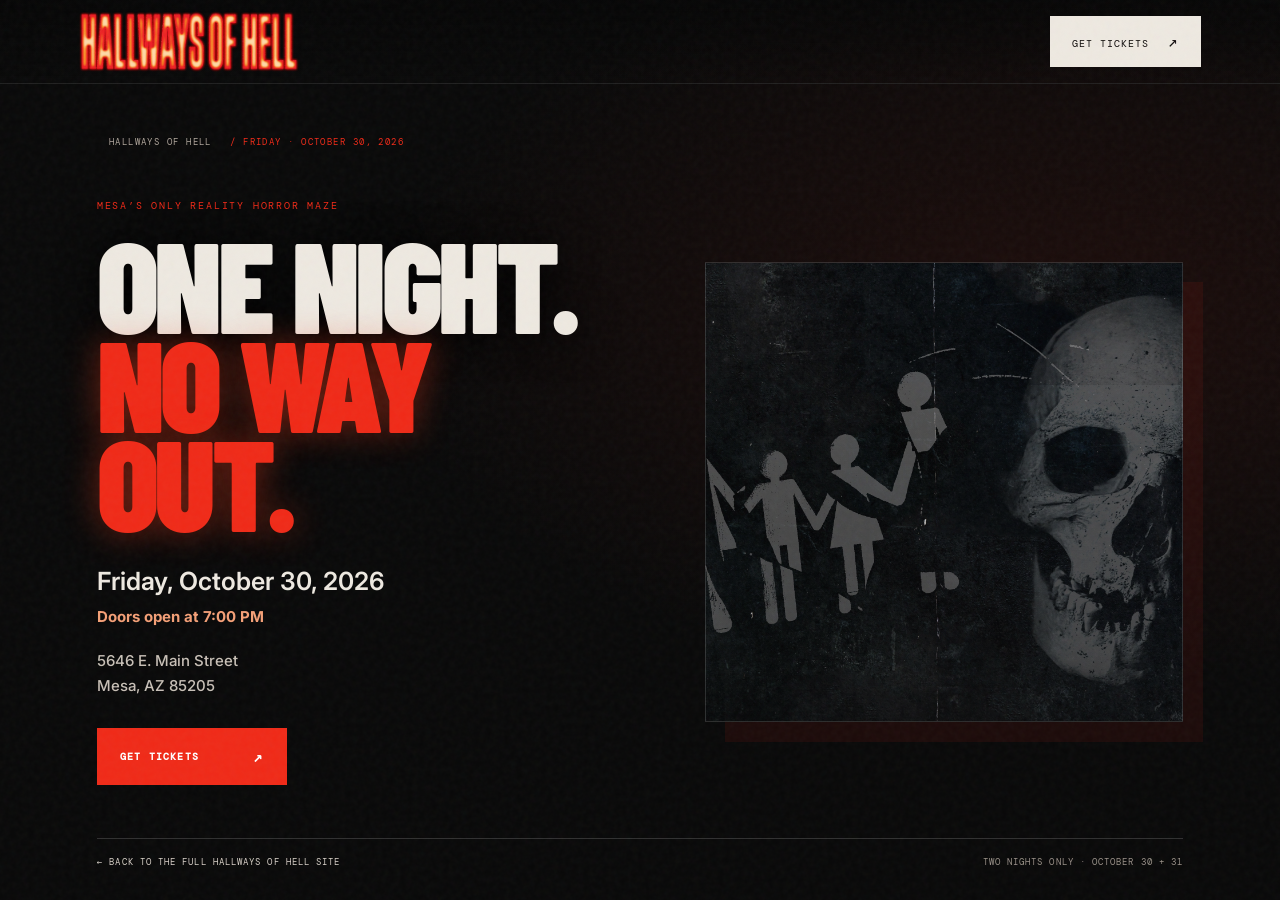
==== events/2026-10-30/index.html @ 8080a722 "Add unique event pages for each maze night" ====
<!doctype html>
<html lang="en">
<head>
  <meta charset="utf-8">
  <meta name="viewport" content="width=device-width, initial-scale=1">
  <meta name="theme-color" content="#090909">
  <meta name="description" content="Hallways of Hell — Mesa’s Only Reality Horror Maze, October 30 2026 at 5646 E. Main Street, Mesa, AZ 85205. Opens at 7:00 PM.">
  <link rel="icon" type="image/svg+xml" href="../../favicon.svg">
  <link rel="canonical" href="https://hallwaysofhell.com/events/2026-10-30/">
  <title>Hallways of Hell · October 30 2026 | Mesa, AZ</title>
  <meta property="og:type" content="website">
  <meta property="og:site_name" content="Hallways of Hell">
  <meta property="og:title" content="Hallways of Hell · October 30 2026">
  <meta property="og:description" content="Mesa’s Only Reality Horror Maze · 5646 E. Main Street, Mesa, AZ 85205.">
  <meta property="og:url" content="https://hallwaysofhell.com/events/2026-10-30/">
  <meta property="og:image" content="https://hallwaysofhell.com/hero-bg.jpg">
  <meta name="twitter:card" content="summary_large_image">
  <link rel="stylesheet" href="../../styles.css">
  <link rel="stylesheet" href="../event.css">
  <script type="application/ld+json">
  {
    "@context": "https://schema.org",
    "@type": "Event",
    "@id": "https://hallwaysofhell.com/events/2026-10-30/#event",
    "name": "Hallways of Hell — October 30, 2026",
    "description": "A dark, intense reality horror maze in Mesa, Arizona.",
    "startDate": "2026-10-30T19:00:00-07:00",
    "eventStatus": "https://schema.org/EventScheduled",
    "eventAttendanceMode": "https://schema.org/OfflineEventAttendanceMode",
    "url": "https://hallwaysofhell.com/events/2026-10-30/",
    "image": "https://hallwaysofhell.com/hero-bg.jpg",
    "location": {
          "@type": "Place",
          "address": {
            "@type": "PostalAddress",
            "streetAddress": "5646 E. Main Street",
            "addressLocality": "Mesa",
            "addressRegion": "AZ",
            "postalCode": "85205",
            "addressCountry": "US"
          }
        },
    "offers": {
      "@type": "Offer",
      "url": "https://victoryoutreachmesa.churchcenter.com/registrations/signups/3933729"
    }
  }
  </script>
</head>
<body class="event-leaf-page">
  <a class="skip-link" href="#event-main">Skip to event details</a>
  <div class="grain" aria-hidden="true"></div>
  <header class="topbar event-topbar">
    <a class="brand" href="../../" aria-label="Hallways of Hell home"><img src="../../hallways-logo.png" width="1028" height="281" alt="Hallways of Hell — Mesa’s Only Reality Horror Maze"></a>
    <a class="nav-ticket" href="https://victoryoutreachmesa.churchcenter.com/registrations/signups/3933729" target="_blank" rel="noopener noreferrer">Get Tickets <span>↗</span></a>
  </header>
  <main id="event-main" class="event-leaf">
    <p class="section-mark"><span>HALLWAYS OF HELL</span> / FRIDAY · OCTOBER 30, 2026</p>
    <div class="event-leaf-grid">
      <div class="event-leaf-copy">
        <p class="eyebrow red">MESA’S ONLY REALITY HORROR MAZE</p>
        <h1>ONE NIGHT.<br><em>NO WAY OUT.</em></h1>
        <p class="event-date">Friday, October 30, 2026</p>
        <p class="night-time"><strong>Doors open at 7:00 PM</strong></p>
        <address>5646 E. Main Street<br>Mesa, AZ 85205</address>
        <a class="button button-red" href="https://victoryoutreachmesa.churchcenter.com/registrations/signups/3933729" target="_blank" rel="noopener noreferrer">Get Tickets <span>↗</span></a>
      </div>
      <div class="event-leaf-art" role="img" aria-label="Distressed dark hallway artwork for Hallways of Hell"></div>
    </div>
    <div class="event-leaf-footer"><a href="../../">← Back to the full Hallways of Hell site</a><span>TWO NIGHTS ONLY · OCTOBER 30 + 31</span></div>
  </main>
</body>
</html>
---- styles.css ----
@import url('https://fonts.googleapis.com/css2?family=Barlow+Condensed:wght@500;600;700;800;900&family=DM+Mono:wght@400;500&family=Inter:wght@400;500;600;700;800&display=swap');
:root{--black:#090909;--ink:#101010;--white:#eee9e1;--muted:#9b9690;--red:#f02a18;--orange:#ff762b;--line:#383432;--condensed:'Barlow Condensed',Impact,'Arial Narrow',sans-serif;--sans:Inter,Arial,sans-serif;--mono:'DM Mono',monospace}*{box-sizing:border-box}html{scroll-behavior:smooth;scroll-padding-top:90px}body{margin:0;background:var(--black);color:var(--white);font-family:var(--sans);overflow-x:hidden}.grain{position:fixed;inset:0;z-index:20;pointer-events:none;opacity:.085;background-image:url("data:image/svg+xml,%3Csvg viewBox='0 0 180 180' xmlns='http://www.w3.org/2000/svg'%3E%3Cfilter id='n'%3E%3CfeTurbulence type='fractalNoise' baseFrequency='.82' numOctaves='3' stitchTiles='stitch'/%3E%3C/filter%3E%3Crect width='100%25' height='100%25' filter='url(%23n)' opacity='.45'/%3E%3C/svg%3E")}.topbar{height:84px;padding:0 6.2vw;display:flex;align-items:center;justify-content:space-between;position:absolute;z-index:5;top:0;left:0;width:100%;border-bottom:1px solid #ffffff1a;background:linear-gradient(#050505b8,transparent)}.brand img{width:220px;height:auto;display:block}.nav{display:flex;align-items:center;gap:38px}.nav a{font:500 11px var(--mono);text-transform:uppercase;letter-spacing:.12em;color:#d2cbc3;text-decoration:none;transition:color .2s}.nav a:hover,.text-link:hover{color:var(--orange)}.nav .nav-ticket{background:var(--red);color:white;padding:14px 20px;letter-spacing:.08em}.nav-ticket span,.button span{font-size:16px;padding-left:12px}.menu-toggle{display:none;background:none;border:0}.hero{min-height:760px;height:min(100vh,1000px);max-height:1000px;position:relative;display:flex;align-items:center;overflow:hidden;background:#090909}.hero-bg{position:absolute;inset:0;background:linear-gradient(90deg,#050505ed 0%,#050505b8 44%,#05050533 100%),linear-gradient(0deg,#090909 0%,transparent 29%),url('hero-bg.jpg') center 38%/cover;filter:saturate(.76);opacity:.76;transform:scale(1.02)}.hero:after{content:"";position:absolute;inset:0;background:radial-gradient(ellipse at 70% 50%,transparent 0%,#05050528 48%,#0505059c 100%);pointer-events:none}.hero-inner{position:relative;z-index:1;width:min(1200px,88%);margin:95px auto 0}.hero h1{font-size:clamp(72px,8.5vw,126px)}.eyebrow{font:500 10px var(--mono);letter-spacing:.2em;text-transform:uppercase;color:#c9c2ba}.hero .eyebrow{display:flex;align-items:center;gap:12px}.hero .eyebrow i{width:22px;height:1px;background:var(--red);display:inline-block}.red{color:var(--red)}h1,h2,h3,p{margin-top:0}h1{font:800 clamp(86px,12vw,174px)/.78 var(--condensed);text-transform:uppercase;letter-spacing:-.04em;margin:34px 0 30px;text-shadow:0 4px 40px #000}h1 em,h2 em,h3 em{font-style:normal;color:var(--red)}h1 em{display:inline-block;color:#f53924;text-shadow:0 0 34px #f03a1a6e}.hero-sub{font-size:17px;line-height:1.75;color:#c6c0b9;margin-bottom:30px}.hero-sub strong{color:white}.button{display:inline-flex;align-items:center;justify-content:space-between;text-decoration:none;text-transform:uppercase;font:600 11px var(--mono);letter-spacing:.12em;padding:17px 22px;min-width:218px;transition:transform .18s,box-shadow .18s}.button:hover{transform:translateY(-3px);box-shadow:0 8px 34px #f02a1840}.button-hot{background:var(--red);color:white}.hero-date{position:absolute;right:0;bottom:7px;display:flex;flex-direction:column;align-items:flex-end;text-align:right;line-height:1}.hero-date span{font:500 10px var(--mono);letter-spacing:.2em;color:#aba49b}.hero-date b{font:800 52px var(--condensed);letter-spacing:.02em}.hero-date small{font-size:28px;color:var(--red);vertical-align:4px}.scroll-cue{position:absolute;z-index:2;bottom:33px;left:6vw;color:#d1cac1;text-transform:uppercase;text-decoration:none;font:10px var(--mono);letter-spacing:.18em;display:flex;align-items:center;gap:12px}.scroll-cue span{height:34px;width:1px;background:var(--red)}.section{padding:110px max(6vw,24px)}.section-mark{font:10px var(--mono);color:var(--red);letter-spacing:.18em;margin-bottom:56px}.section-mark span{color:#938b83;margin-left:12px}.intro{background:#11100f;position:relative}.intro-grid{display:grid;grid-template-columns:1.05fr .95fr;gap:9vw;align-items:end}.intro h2,.details h2,.rules h2,.final-cta h2{font:700 clamp(58px,8vw,110px)/.82 var(--condensed);letter-spacing:-.025em;text-transform:uppercase;margin:18px 0 0}.intro-copy{max-width:490px;padding-bottom:6px}.intro-copy p{font-size:15px;line-height:1.8;color:#b4aca4}.text-link{display:inline-block;text-decoration:none;color:white;font:500 10px var(--mono);letter-spacing:.1em;text-transform:uppercase;border-bottom:1px solid var(--red);padding:0 0 11px;margin-top:13px;transition:color .2s}.text-link span{color:var(--red);font-size:15px;margin-left:14px}.red-line{height:1px;background:#ffffff21;margin:76px 0 52px}.teaser-grid{display:grid;grid-template-columns:1.1fr .9fr;min-height:350px;align-items:center}.teaser-image{aspect-ratio:4/5;height:auto;position:relative;overflow:hidden}.teaser-image:after{content:none}.teaser-image img{width:100%;height:100%;object-fit:contain;object-position:center;filter:none;opacity:1}.teaser-note{padding:30px 0 30px 9vw;position:relative}.teaser-note .crosshair{color:var(--red);font-size:27px;position:absolute;top:-12px;right:12%}.teaser-note h3{font:700 clamp(52px,7vw,86px)/.83 var(--condensed);text-transform:uppercase;margin:18px 0 20px}.teaser-note>p:not(.eyebrow){font-size:13px;line-height:1.8;color:#aaa29a}.teaser-note .text-link{margin-top:15px}.details{position:relative;background:linear-gradient(135deg,#171412,#0c0b0a 60%);overflow:hidden}.details:before{content:"";position:absolute;inset:0;background:radial-gradient(ellipse at 80% 35%,#64190e26,transparent 45%);pointer-events:none}.details-heading{margin-bottom:58px}.details h2{font-size:clamp(62px,8.5vw,116px)}.detail-cards{display:grid;grid-template-columns:1fr 1fr 1.2fr;border:1px solid #ffffff31;position:relative}.date-card,.address-card{min-height:280px;padding:25px 30px;position:relative}.date-card{border-right:1px solid #ffffff31}.date-card-alt{background:#d6221530}.card-label{font:10px var(--mono);letter-spacing:.15em;color:#b5aca4}.date-number{font:800 clamp(100px,14vw,175px)/.9 var(--condensed);color:white;letter-spacing:-.04em;margin-top:30px}.date-card-alt .date-number{color:#f13a27}.date-meta{display:flex;justify-content:space-between;align-items:center;font-size:10px;color:#aaa29a;letter-spacing:.12em}.date-meta b{color:white;font:500 11px var(--mono)}.address-card{padding-left:42px}.pin{font-size:34px;color:var(--red);margin:35px 0 10px}.address-card address{font:600 18px/1.65 var(--sans);font-style:normal}.address-card>a{display:inline-block;color:#d7d0c8;text-decoration:none;border-bottom:1px solid #f02a18;padding-bottom:7px;margin-top:17px;font:10px var(--mono);letter-spacing:.12em;text-transform:uppercase}.address-card>a span{color:var(--red);margin-left:8px}.ticket-band{position:relative;margin-top:23px;background:var(--red);padding:26px 33px;display:flex;justify-content:space-between;align-items:center}.ticket-band p{font:600 22px/1.25 var(--condensed);text-transform:uppercase;margin:0}.location-map{position:relative;margin-top:42px;border:1px solid #ffffff31;background:#100f0e}.map-heading{display:flex;justify-content:space-between;align-items:center;gap:20px;padding:20px 24px}.map-heading .eyebrow{margin:0 0 7px;color:var(--red)}.map-heading h3{margin:0;font:700 clamp(20px,3vw,32px)/1 var(--condensed);text-transform:uppercase}.map-heading h3 span{color:var(--red)}.map-heading>a{flex:none;color:#d7d0c8;text-decoration:none;border-bottom:1px solid var(--red);padding-bottom:7px;font:10px var(--mono);letter-spacing:.1em;text-transform:uppercase}.location-map iframe{display:block;width:100%;height:380px;border:0;filter:grayscale(1) contrast(1.05)}.map-attribution{margin:0;padding:8px 12px;color:#a39a90;font:9px var(--mono);text-align:right}.ticket-band p span{font:10px var(--mono);letter-spacing:.16em;display:inline-block;margin-bottom:7px}.ticket-band p strong{color:#ffd5bd}.button-light{background:#eee9e1;color:#17100d;min-width:175px}.rules{background:#e7e1d8;color:#171311;position:relative}.rules .section-mark{color:var(--red)}.rules .section-mark span{color:#615953}.rules-layout{display:grid;grid-template-columns:.8fr 1.2fr;gap:8vw}.rules-heading{max-width:720px;margin-bottom:48px}.rules-heading h2{font-size:clamp(58px,7vw,94px)}.rules-columns{display:grid;grid-template-columns:repeat(2,minmax(0,1fr));gap:clamp(30px,5vw,74px);align-items:start}.rules-column>h3{font:700 clamp(34px,4.2vw,54px)/.9 var(--condensed);text-transform:uppercase;letter-spacing:-.02em;color:#171311;margin:0 0 22px}.rules-column .rules-list{border-top:1px solid #aa9e95}.rules-column .maze-rules-list{display:block}.rules h2{font-size:clamp(58px,7vw,94px)}.rules-lede{font-size:13px;line-height:1.7;color:#6d655e;margin-top:23px;max-width:260px}.rules-list{border-top:1px solid #aa9e95}.rule{border-bottom:1px solid #bdb2a8}.rule>summary{display:grid;grid-template-columns:42px minmax(0,1fr) 20px;align-items:center;gap:10px;padding:19px 0;list-style:none;cursor:pointer}.rule>summary::-webkit-details-marker{display:none}.rule>summary:after{content:"+";color:var(--red);font:20px var(--mono);text-align:right}.rule[open]>summary:after{content:"−"}.rule>summary>span{font:10px var(--mono);color:var(--red)}.rule>summary>strong{font-size:13px;line-height:1.5;color:#171311}.rule-body{margin:0;padding:0 30px 19px 52px;font-size:12px;line-height:1.7;color:#39312e}.rule>summary:focus-visible{outline:2px solid var(--red);outline-offset:3px}.rule b{color:var(--red);font:20px var(--mono)}.rules-note{font:10px/1.7 var(--mono);color:#756c64;letter-spacing:.02em;margin:18px 0 0}.maze-rules{margin-top:76px}.maze-rules h3{font:700 clamp(36px,5vw,64px)/.9 var(--condensed);text-transform:uppercase;letter-spacing:-.02em;margin:0 0 27px;color:#171311}.maze-rules-list{display:grid;grid-template-columns:repeat(2,minmax(0,1fr));column-gap:42px;align-items:start}.final-cta{min-height:650px;text-align:center;display:flex;flex-direction:column;justify-content:center;align-items:center;position:relative;overflow:hidden;padding:90px 20px;background:radial-gradient(ellipse at 50% 100%,#45130d 0%,#110b09 39%,#090909 73%)}.final-cta:before,.final-cta:after{content:"";position:absolute;width:1px;height:70%;background:linear-gradient(transparent,#c72718aa,transparent);transform:rotate(21deg);top:-5%;left:16%}.final-cta:after{left:auto;right:14%;transform:rotate(-17deg)}.final-cta>*:not(.final-scratch){position:relative;z-index:1}.final-cta img{width:min(510px,76vw);margin-bottom:35px;filter:drop-shadow(0 0 22px #f02a1833)}.final-cta .eyebrow{color:#c1b9b1}.final-cta h2{font-size:clamp(64px,9vw,112px);margin:17px 0 20px}.final-date{font:10px var(--mono);letter-spacing:.16em;color:#c0b7ad;margin:0 0 27px}.final-date span{color:var(--red);margin:0 10px}.final-scratch{position:absolute;font:900 45vw/.7 var(--condensed);color:#ffffff04;letter-spacing:-.08em;transform:rotate(-8deg);white-space:nowrap;left:0;right:0;top:35%}footer{border-top:1px solid #ffffff1a;min-height:90px;padding:25px 6vw;display:flex;align-items:center;justify-content:space-between;gap:20px;color:#928a83}footer a{color:#c9c1b8;text-decoration:none;font:10px var(--mono);letter-spacing:.1em}footer p,footer small{font-size:10px;margin:0}.footer-brand{font:800 17px var(--condensed);letter-spacing:.05em;color:white}.footer-brand span{color:var(--red);font-size:11px}
.rule small{display:block;margin-top:5px;font:9px var(--mono);letter-spacing:.08em;text-transform:uppercase;color:#887e75}
@media(max-width:800px){.topbar{height:70px;padding:0 22px}.brand img{width:170px}.menu-toggle{display:flex;flex-direction:column;gap:6px;padding:10px;position:relative;z-index:7}.menu-toggle span{width:25px;height:1px;background:white;display:block}.nav{display:none;position:absolute;top:69px;left:0;width:100%;background:#111;padding:24px;flex-direction:column;align-items:stretch;gap:0;border-bottom:1px solid #ffffff22}.nav.open{display:flex}.nav a{padding:17px 3px;border-bottom:1px solid #ffffff18}.nav .nav-ticket{padding:16px;margin-top:12px;text-align:center}.hero{min-height:700px;height:91svh;max-height:850px}.hero-bg{background:linear-gradient(90deg,#050505de,#05050569 78%,#0505057a),linear-gradient(0deg,#090909,transparent 32%),url('hero-bg.jpg') 57% center/cover}.hero-inner{width:calc(100% - 48px);margin-top:30px}.hero h1{font-size:clamp(60px,13vw,92px)}.hero-sub{font-size:15px}.hero-date{right:0;bottom:-108px}.hero-date b{font-size:42px}.scroll-cue{bottom:20px}.section{padding:78px 24px}.section-mark{margin-bottom:43px}.intro-grid,.rules-layout{grid-template-columns:1fr;gap:35px}.rules-columns{grid-template-columns:1fr;gap:48px}.rules-heading{margin-bottom:38px}.rules-column>h3{font-size:42px}.maze-rules{margin-top:55px}.maze-rules-list{grid-template-columns:1fr;column-gap:0}.intro h2,.details h2{font-size:clamp(66px,14vw,100px)}.intro-copy{max-width:unset}.red-line{margin:53px 0 35px}.teaser-grid{grid-template-columns:1fr;gap:22px}.teaser-image{height:auto}.teaser-image:after{content:none}.teaser-note{padding:20px 0 15px}.teaser-note .crosshair{right:15px}.teaser-note h3{font-size:73px}.details-heading{margin-bottom:35px}.detail-cards{grid-template-columns:1fr 1fr}.date-card,.address-card{min-height:210px;padding:19px}.date-number{font-size:clamp(92px,23vw,145px);margin-top:24px}.address-card{grid-column:1/-1;border-top:1px solid #ffffff31;padding:23px 20px;min-height:auto}.pin{display:none}.address-card address{margin-top:22px}.ticket-band{padding:21px 19px;gap:16px}.map-heading{align-items:flex-start;flex-direction:column;padding:19px}.location-map iframe{height:320px}.ticket-band p{font-size:19px}.button-light{min-width:145px;padding:16px}.rules-layout{gap:38px}.rules-column>h3{font-size:38px}.rules h2{font-size:clamp(68px,14vw,98px)}.final-cta{min-height:580px}.final-cta img{width:min(430px,83vw)}footer{padding:25px 24px;flex-wrap:wrap;justify-content:space-between}footer p{order:3;width:100%}}
@media(max-width:430px){.hero .eyebrow{font-size:8px;letter-spacing:.13em}.hero h1{font-size:19vw}.hero-date{bottom:-112px}.hero-date b{font-size:36px}.detail-cards{grid-template-columns:1fr 1fr}.date-card{min-height:190px;padding:15px}.date-number{font-size:23vw}.date-meta{font-size:9px}.date-meta b{font-size:9px}.ticket-band{align-items:flex-start;flex-direction:column}.button-light{align-self:flex-end}.rule>summary{grid-template-columns:32px minmax(0,1fr) 20px}.rule-body{padding-left:42px;padding-right:22px}.maze-rules-list{grid-template-columns:1fr;column-gap:0}.rule p{font-size:12px}footer>a:not(.footer-brand){font-size:9px}}
@media(prefers-reduced-motion:reduce){html{scroll-behavior:auto}*,*:before,*:after{transition:none!important}}

/* Last year's photos: a touch friendly filmstrip that keeps every image uncropped. */
.gallery{background:#0d0c0b;overflow:hidden}.gallery .section-mark{margin-bottom:52px}.gallery-heading{display:flex;align-items:end;justify-content:space-between;gap:32px;margin-bottom:42px}.gallery-heading h2{font:700 clamp(58px,8vw,108px)/.82 var(--condensed);letter-spacing:-.025em;text-transform:uppercase;margin:15px 0 0}.gallery-heading>p{max-width:280px;margin:0 0 5px;color:#b4aca4;font-size:13px;line-height:1.8}.gallery-controls{display:flex;justify-content:space-between;align-items:center;margin-bottom:15px}.gallery-count{font:10px var(--mono);letter-spacing:.14em;color:#928a83}.gallery-count b{color:var(--red);font-weight:500}.gallery-buttons{display:flex;gap:8px}.gallery-arrow{width:44px;height:40px;display:grid;place-items:center;background:transparent;border:1px solid #554b45;color:var(--white);font:19px var(--mono);cursor:pointer;transition:background .2s,border-color .2s,color .2s}.gallery-arrow:hover,.gallery-arrow:focus-visible{background:var(--red);border-color:var(--red);color:white}.gallery-arrow:focus-visible{outline:2px solid white;outline-offset:3px}.gallery-filmstrip{position:relative;margin:0 -1px;padding:15px 0;background:linear-gradient(#211d1a,#171412 12px,#171412 calc(100% - 12px),#211d1a);border-top:1px solid #39322e;border-bottom:1px solid #39322e}.gallery-track{display:flex;gap:18px;overflow-x:auto;overscroll-behavior-x:contain;scroll-snap-type:x mandatory;scrollbar-color:var(--red) #302924;scrollbar-width:thin;padding:16px 1px 19px;cursor:grab;touch-action:auto;user-select:none}.gallery-track.is-dragging{cursor:grabbing;scroll-snap-type:none;scrollbar-width:none}.gallery-track.is-dragging::-webkit-scrollbar{display:none}.gallery-track:focus-visible{outline:2px solid var(--red);outline-offset:2px}.gallery-slide{flex:0 0 clamp(280px,48vw,620px);width:clamp(280px,48vw,620px);margin:0;scroll-snap-align:center}.film-frame{height:clamp(360px,42vw,540px);position:relative;display:grid;place-items:center;overflow:hidden;background:#0b0a09;border:1px solid #50443d;padding:9px 12px}.film-frame:before,.film-frame:after{content:"";position:absolute;z-index:1;left:12px;right:12px;height:6px;background:repeating-linear-gradient(90deg,#070707 0 13px,transparent 13px 23px);pointer-events:none}.film-frame:before{top:3px}.film-frame:after{bottom:3px}.film-frame img{display:block;width:100%;height:100%;object-fit:contain;object-position:center;pointer-events:none}.gallery-slide figcaption{padding:13px 2px 0;font:600 12px var(--sans);color:#e6dfd7;letter-spacing:.02em}.gallery-slide figcaption span{display:block;font:9px var(--mono);letter-spacing:.14em;color:var(--red);margin-bottom:6px}.gallery-hint{margin:18px 0 0;color:#8f867e;font:9px var(--mono);letter-spacing:.15em}.gallery-hint span{color:var(--red);padding-left:6px}
@media(max-width:800px){.gallery-heading{align-items:flex-start;flex-direction:column;gap:18px;margin-bottom:30px}.gallery-heading h2{font-size:clamp(66px,14vw,100px)}.gallery-heading>p{max-width:340px}.gallery-slide{flex-basis:80vw;width:80vw}.film-frame{height:clamp(360px,112vw,520px)}.gallery-track{gap:13px}}
@media(max-width:430px){.gallery-slide{flex-basis:84vw;width:84vw}.film-frame{height:clamp(340px,118vw,470px)}.gallery-arrow{width:40px;height:38px}}
@media(prefers-reduced-motion:reduce){.gallery-track{scroll-behavior:auto}}
@media(min-width:801px){.gallery-slide.landscape{flex-basis:clamp(380px,45vw,760px);width:clamp(380px,45vw,760px)}.gallery-slide.portrait{flex-basis:clamp(230px,24vw,390px);width:clamp(230px,24vw,390px)}}
@media(max-width:800px){.gallery-slide.landscape{flex-basis:84vw;width:84vw}.gallery-slide.portrait{flex-basis:65vw;width:65vw;min-width:230px}.gallery-slide.landscape .film-frame{height:auto;aspect-ratio:3/2}.gallery-slide.portrait .film-frame{height:auto;aspect-ratio:2/3}}
.hero-countdown{display:flex;align-items:flex-end;gap:clamp(9px,1.5vw,18px);margin:0 0 25px;color:#f1eae1}.countdown-unit{display:flex;flex-direction:column;align-items:center;gap:5px;min-width:42px}.countdown-number{font:800 31px/.9 var(--condensed);color:var(--orange);text-shadow:0 0 20px #f02a1850;font-variant-numeric:tabular-nums}.countdown-unit-label{font:8px var(--mono);letter-spacing:.12em;text-transform:uppercase;color:#c8c0b7}.countdown-label{font:9px var(--mono);letter-spacing:.13em;color:#c8c0b7;padding:0 0 2px 4px}.hero-countdown+.button{margin-bottom:8px}
@media(max-width:600px){.hero-countdown{margin-bottom:20px;gap:10px}.countdown-unit{min-width:36px}.countdown-number{font-size:27px}.countdown-unit-label{font-size:7px}.countdown-label{font-size:8px;letter-spacing:.08em}}
.date-number{display:flex;gap:0;align-items:baseline}
.date-card-alt .date-number{gap:.025em}
.event-card-link{display:inline-flex;gap:10px;align-items:center;margin-top:12px;color:#d7cfc7;text-decoration:none;font:9px var(--mono);letter-spacing:.1em;text-transform:uppercase;border-bottom:1px solid #ffffff45;padding-bottom:5px}
.event-card-link span{color:var(--orange)}
.event-card-link:hover,.event-card-link:focus-visible{color:#fff;border-color:var(--orange)}
@keyframes reality-flicker{0%{opacity:0;filter:brightness(.35);text-shadow:none}9%{opacity:1;filter:brightness(1.35)}14%{opacity:.35}20%{opacity:1;filter:brightness(1.15)}33%{opacity:.65}39%{opacity:1}55%{opacity:.8}61%{opacity:.25;text-shadow:0 0 8px #f5392470}69%{opacity:1;filter:brightness(1.2)}100%{opacity:1;filter:none}}
.hero h1 em{animation:reality-flicker 1.35s ease-out both}
@media(prefers-reduced-motion:reduce){.hero h1 em{animation:none}}
.teaser-image picture{display:block;width:100%;height:100%}
.faq{background:#11100f;color:var(--white)}
.faq-heading{margin:0 0 42px}
.faq-heading h2,.location h2{font:700 clamp(58px,8vw,100px)/.84 var(--condensed);letter-spacing:-.025em;text-transform:uppercase;margin:18px 0 0}
.faq-list{max-width:930px;border-top:1px solid #ffffff35}
.faq-item{border-bottom:1px solid #ffffff35}
.faq-item>summary{display:flex;justify-content:space-between;align-items:center;gap:20px;padding:20px 0;cursor:pointer;list-style:none}
.faq-item>summary::-webkit-details-marker{display:none}
.faq-item>summary:after{content:"+";color:var(--orange);font:20px var(--mono)}
.faq-item[open]>summary:after{content:"−"}
.faq-item>summary h3{margin:0;color:var(--white);font:600 16px/1.4 var(--sans)}
.faq-item>summary:focus-visible{outline:2px solid var(--orange);outline-offset:4px}
.faq-item>p{max-width:760px;margin:0;padding:0 40px 20px 0;color:#c8c0b7;font-size:13px;line-height:1.8}
.faq-item a{color:#ff9a63;text-underline-offset:3px}
.location{background:linear-gradient(125deg,#18120f,#0b0a09 65%);position:relative;overflow:hidden}
.location:before{content:"";position:absolute;inset:0;background:radial-gradient(ellipse at 85% 30%,#8e201a2b,transparent 48%);pointer-events:none}
.location-content{position:relative;display:grid;grid-template-columns:1fr 1fr;gap:8vw;align-items:end}
.location h2{font-size:clamp(64px,8.5vw,112px)}
.location-address{padding:0 0 6px;max-width:420px}
.location-name{font:500 10px var(--mono);letter-spacing:.18em;text-transform:uppercase;color:#c4bbb2;margin-bottom:14px}
.location-address address{font:600 clamp(19px,2.4vw,26px)/1.55 var(--sans);font-style:normal;color:var(--white);margin-bottom:26px}
.location-address .button{min-width:226px}
.rules .section-mark,.rules .eyebrow.red,.rules .rule>summary>span{color:#a82216}
a:focus-visible,button:focus-visible{outline:2px solid var(--orange);outline-offset:4px}
.rules a:focus-visible,.rules button:focus-visible{outline-color:#991e14}
.skip-link{position:fixed;z-index:30;top:10px;left:10px;transform:translateY(-160%);padding:12px 16px;background:#f02a18;color:#fff;text-decoration:none;font:600 11px var(--mono);letter-spacing:.08em;text-transform:uppercase}
.skip-link:focus{transform:translateY(0)}
@media(max-width:800px){.location-content{grid-template-columns:1fr;gap:35px}.faq-heading{margin-bottom:32px}}
@media(max-width:430px){.faq-item>summary h3{font-size:14px}.faq-item>p{font-size:12px}.location h2{font-size:19vw}}
---- events/event.css ----
.event-leaf-page{min-height:100vh;background:radial-gradient(ellipse at 82% 35%,#52181244,transparent 45%),var(--black)}
.event-topbar{position:relative}
.event-topbar>.nav-ticket{color:#100d0b;background:var(--white);text-decoration:none;padding:15px 22px;font:10px var(--mono);letter-spacing:.1em;text-transform:uppercase}
.event-leaf{max-width:1240px;min-height:calc(100vh - 88px);margin:auto;padding:52px 6vw 28px;display:flex;flex-direction:column}
.event-leaf>.section-mark{font:9px var(--mono);letter-spacing:.16em;color:var(--red);margin:0 0 38px}
.event-leaf>.section-mark span{color:#b0a69c;margin-right:12px}
.event-leaf-grid{display:grid;grid-template-columns:1fr .9fr;gap:6vw;align-items:center;flex:1}
.event-leaf-copy{position:relative;z-index:1}
.event-leaf-copy .eyebrow{font:10px var(--mono);letter-spacing:.18em;margin:0 0 22px}
.event-leaf-copy h1{font:900 clamp(68px,10vw,136px)/.77 var(--condensed);letter-spacing:-.035em;text-transform:uppercase;margin:0 0 34px}
.event-leaf-copy h1 em{font-style:normal;color:var(--red)}
.event-date{font:600 clamp(18px,2.2vw,25px)/1.4 var(--sans);margin:0 0 8px}
.night-time{font-size:15px;margin:0 0 23px;color:#f5a077}
.event-leaf-copy address{font:500 15px/1.65 var(--sans);font-style:normal;color:#c8c0b7;margin:22px 0 29px}
.event-leaf-copy .button-red{display:inline-flex;align-items:center;gap:24px;min-width:190px;padding:18px 23px;background:var(--red);color:white;text-decoration:none;font:600 10px var(--mono);letter-spacing:.12em;text-transform:uppercase}
.event-leaf-copy .button-red:hover{background:#ff482f}
.event-leaf-art{min-height:460px;background:linear-gradient(0deg,#09090955,#09090916),url('../hero-bg.jpg') center/cover no-repeat;border:1px solid #ffffff24;box-shadow:20px 20px 0 #f02a1815}
.event-leaf-footer{display:flex;justify-content:space-between;gap:20px;border-top:1px solid #ffffff28;padding-top:17px;margin-top:40px;font:9px var(--mono);letter-spacing:.12em;color:#9a9189;text-transform:uppercase}
.event-leaf-footer a{color:#d9d1c9;text-decoration:none}
.event-leaf-footer a:hover{color:var(--orange)}
@media(max-width:760px){.event-topbar{padding-left:22px;padding-right:22px}.event-topbar .brand img{width:170px}.event-topbar>.nav-ticket{padding:13px 14px;font-size:8px}.event-leaf{padding:42px 24px 24px}.event-leaf-grid{grid-template-columns:1fr;gap:34px}.event-leaf-copy h1{font-size:clamp(66px,15vw,105px)}.event-leaf-art{min-height:270px;order:-1;background-position:center 55%}.event-leaf-footer{margin-top:30px;flex-direction:column;line-height:1.7}}
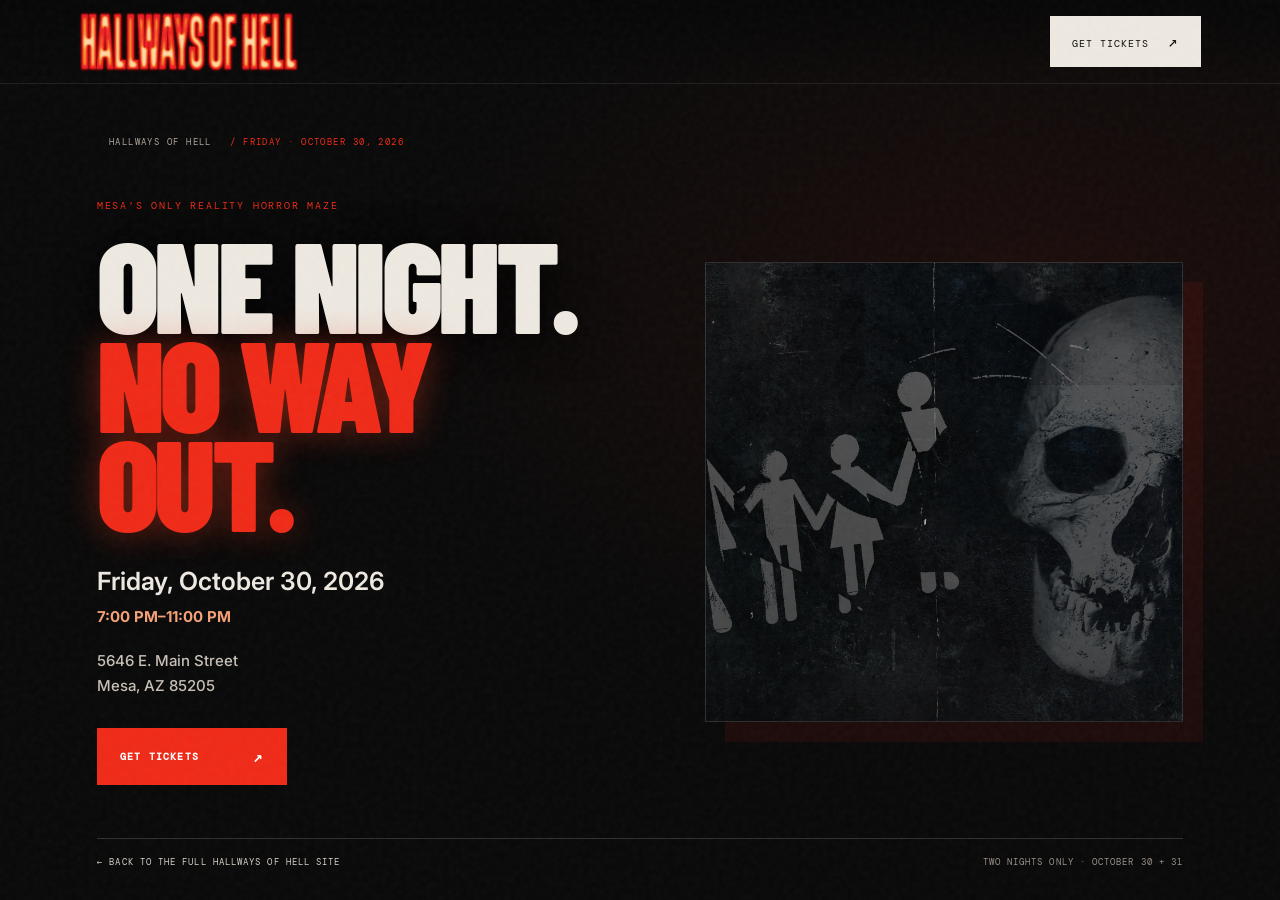
==== commit b91292e5: "Add opening and closing hours to event details" ====
--- a/events/2026-10-30/index.html
+++ b/events/2026-10-30/index.html
@@ -4,7 +4,7 @@
   <meta charset="utf-8">
   <meta name="viewport" content="width=device-width, initial-scale=1">
   <meta name="theme-color" content="#090909">
-  <meta name="description" content="Hallways of Hell — Mesa’s Only Reality Horror Maze, October 30 2026 at 5646 E. Main Street, Mesa, AZ 85205. Opens at 7:00 PM.">
+  <meta name="description" content="Hallways of Hell — Mesa’s Only Reality Horror Maze, October 30, 2026, 7:00 PM–11:00 PM at 5646 E. Main Street, Mesa, AZ 85205.">
   <link rel="icon" type="image/svg+xml" href="../../favicon.svg">
   <link rel="canonical" href="https://hallwaysofhell.com/events/2026-10-30/">
   <title>Hallways of Hell · October 30 2026 | Mesa, AZ</title>
@@ -25,6 +25,7 @@
     "name": "Hallways of Hell — October 30, 2026",
     "description": "A dark, intense reality horror maze in Mesa, Arizona.",
     "startDate": "2026-10-30T19:00:00-07:00",
+    "endDate": "2026-10-30T23:00:00-07:00",
     "eventStatus": "https://schema.org/EventScheduled",
     "eventAttendanceMode": "https://schema.org/OfflineEventAttendanceMode",
     "url": "https://hallwaysofhell.com/events/2026-10-30/",
@@ -61,7 +62,7 @@
         <p class="eyebrow red">MESA’S ONLY REALITY HORROR MAZE</p>
         <h1>ONE NIGHT.<br><em>NO WAY OUT.</em></h1>
         <p class="event-date">Friday, October 30, 2026</p>
-        <p class="night-time"><strong>Doors open at 7:00 PM</strong></p>
+        <p class="night-time"><strong>7:00 PM–11:00 PM</strong></p>
         <address>5646 E. Main Street<br>Mesa, AZ 85205</address>
         <a class="button button-red" href="https://victoryoutreachmesa.churchcenter.com/registrations/signups/3933729" target="_blank" rel="noopener noreferrer">Get Tickets <span>↗</span></a>
       </div>
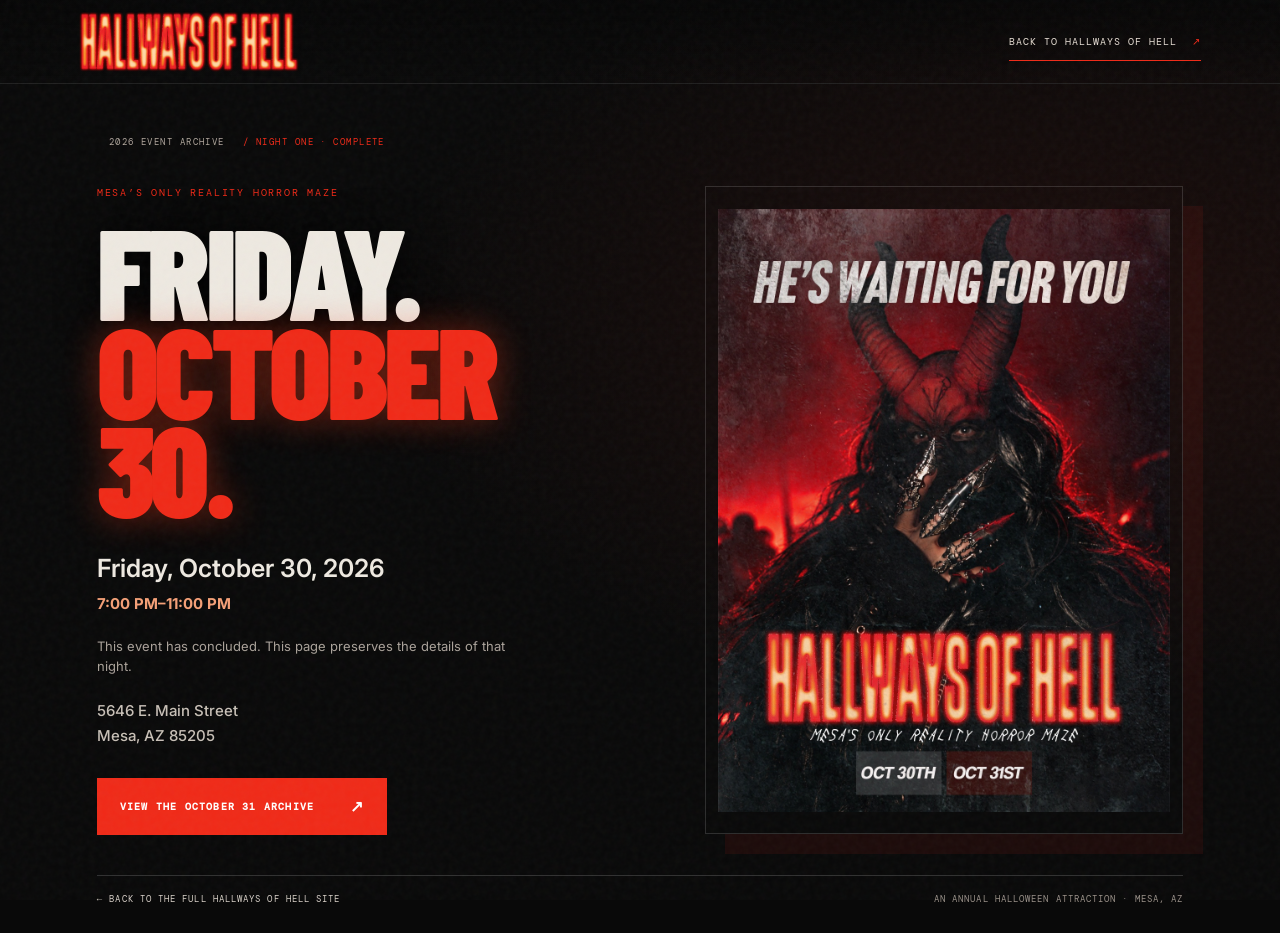
==== commit f9ae332f: "Transition Hallways of Hell site to post-event annual experience" ====
--- a/events/2026-10-30/index.html
+++ b/events/2026-10-30/index.html
@@ -4,71 +4,43 @@
   <meta charset="utf-8">
   <meta name="viewport" content="width=device-width, initial-scale=1">
   <meta name="theme-color" content="#090909">
-  <meta name="description" content="Hallways of Hell — Mesa’s Only Reality Horror Maze, October 30, 2026, 7:00 PM–11:00 PM at 5646 E. Main Street, Mesa, AZ 85205.">
+  <meta name="description" content="2026 archive: Hallways of Hell took place Friday, October 30, 2026, at 5646 E. Main Street, Mesa, AZ 85205. The event has concluded.">
   <link rel="icon" type="image/svg+xml" href="../../favicon.svg">
   <link rel="canonical" href="https://hallwaysofhell.com/events/2026-10-30/">
-  <title>Hallways of Hell · October 30 2026 | Mesa, AZ</title>
+  <title>Hallways of Hell 2026 Archive · October 30 | Mesa, AZ</title>
   <meta property="og:type" content="website">
   <meta property="og:site_name" content="Hallways of Hell">
-  <meta property="og:title" content="Hallways of Hell · October 30 2026">
-  <meta property="og:description" content="Mesa’s Only Reality Horror Maze · 5646 E. Main Street, Mesa, AZ 85205.">
+  <meta property="og:title" content="Hallways of Hell 2026 Archive · October 30">
+  <meta property="og:description" content="Remember the first night of the 2026 Hallways of Hell experience in Mesa, Arizona.">
   <meta property="og:url" content="https://hallwaysofhell.com/events/2026-10-30/">
-  <meta property="og:image" content="https://hallwaysofhell.com/hero-bg.jpg">
+  <meta property="og:image" content="https://hallwaysofhell.com/assets/hes-waiting.jpg">
   <meta name="twitter:card" content="summary_large_image">
   <link rel="stylesheet" href="../../styles.css">
   <link rel="stylesheet" href="../event.css">
-  <script type="application/ld+json">
-  {
-    "@context": "https://schema.org",
-    "@type": "Event",
-    "@id": "https://hallwaysofhell.com/events/2026-10-30/#event",
-    "name": "Hallways of Hell — October 30, 2026",
-    "description": "A dark, intense reality horror maze in Mesa, Arizona.",
-    "startDate": "2026-10-30T19:00:00-07:00",
-    "endDate": "2026-10-30T23:00:00-07:00",
-    "eventStatus": "https://schema.org/EventScheduled",
-    "eventAttendanceMode": "https://schema.org/OfflineEventAttendanceMode",
-    "url": "https://hallwaysofhell.com/events/2026-10-30/",
-    "image": "https://hallwaysofhell.com/hero-bg.jpg",
-    "location": {
-          "@type": "Place",
-          "address": {
-            "@type": "PostalAddress",
-            "streetAddress": "5646 E. Main Street",
-            "addressLocality": "Mesa",
-            "addressRegion": "AZ",
-            "postalCode": "85205",
-            "addressCountry": "US"
-          }
-        },
-    "offers": {
-      "@type": "Offer",
-      "url": "https://victoryoutreachmesa.churchcenter.com/registrations/signups/3933729"
-    }
-  }
-  </script>
 </head>
-<body class="event-leaf-page">
-  <a class="skip-link" href="#event-main">Skip to event details</a>
+<body class="event-leaf-page" data-page="event-details">
+  <a class="skip-link" href="#event-main">Skip to archive details</a>
   <div class="grain" aria-hidden="true"></div>
   <header class="topbar event-topbar">
     <a class="brand" href="../../" aria-label="Hallways of Hell home"><img src="../../hallways-logo.png" width="1028" height="281" alt="Hallways of Hell — Mesa’s Only Reality Horror Maze"></a>
-    <a class="nav-ticket" href="https://victoryoutreachmesa.churchcenter.com/registrations/signups/3933729" target="_blank" rel="noopener noreferrer">Get Tickets <span>↗</span></a>
+    <a class="event-home-link" href="../../">Back to Hallways of Hell <span>↗</span></a>
   </header>
   <main id="event-main" class="event-leaf">
-    <p class="section-mark"><span>HALLWAYS OF HELL</span> / FRIDAY · OCTOBER 30, 2026</p>
+    <p class="section-mark"><span>2026 EVENT ARCHIVE</span> / NIGHT ONE · COMPLETE</p>
     <div class="event-leaf-grid">
       <div class="event-leaf-copy">
         <p class="eyebrow red">MESA’S ONLY REALITY HORROR MAZE</p>
-        <h1>ONE NIGHT.<br><em>NO WAY OUT.</em></h1>
+        <h1>FRIDAY.<br><em>OCTOBER 30.</em></h1>
         <p class="event-date">Friday, October 30, 2026</p>
         <p class="night-time"><strong>7:00 PM–11:00 PM</strong></p>
+        <p class="event-complete">This event has concluded. This page preserves the details of that night.</p>
         <address>5646 E. Main Street<br>Mesa, AZ 85205</address>
-        <a class="button button-red" href="https://victoryoutreachmesa.churchcenter.com/registrations/signups/3933729" target="_blank" rel="noopener noreferrer">Get Tickets <span>↗</span></a>
+        <a class="button button-red" href="../2026-10-31/" data-analytics="event_details_view">View the October 31 Archive <span>↗</span></a>
       </div>
-      <div class="event-leaf-art" role="img" aria-label="Distressed dark hallway artwork for Hallways of Hell"></div>
+      <div class="event-leaf-art event-leaf-poster"><img src="../../assets/hes-waiting.jpg" width="1080" height="1440" alt="Hallways of Hell promotional artwork featuring a horned character" decoding="async"></div>
     </div>
-    <div class="event-leaf-footer"><a href="../../">← Back to the full Hallways of Hell site</a><span>TWO NIGHTS ONLY · OCTOBER 30 + 31</span></div>
+    <div class="event-leaf-footer"><a href="../../">← Back to the full Hallways of Hell site</a><span>AN ANNUAL HALLOWEEN ATTRACTION · MESA, AZ</span></div>
   </main>
+  <script src="../../script.js"></script>
 </body>
 </html>
--- a/styles.css
+++ b/styles.css
@@ -19,6 +19,9 @@
 .event-card-link{display:inline-flex;gap:10px;align-items:center;margin-top:12px;color:#d7cfc7;text-decoration:none;font:9px var(--mono);letter-spacing:.1em;text-transform:uppercase;border-bottom:1px solid #ffffff45;padding-bottom:5px}
 .event-card-link span{color:var(--orange)}
 .event-card-link:hover,.event-card-link:focus-visible{color:#fff;border-color:var(--orange)}
+.instagram-link{color:#f3a176!important;text-decoration:none!important}
+.instagram-link:hover,.instagram-link:focus-visible{color:#fff!important}
+.final-instagram{margin-top:20px;font:10px var(--mono);letter-spacing:.12em;text-transform:uppercase}
 @keyframes reality-flicker{0%{opacity:0;filter:brightness(.35);text-shadow:none}9%{opacity:1;filter:brightness(1.35)}14%{opacity:.35}20%{opacity:1;filter:brightness(1.15)}33%{opacity:.65}39%{opacity:1}55%{opacity:.8}61%{opacity:.25;text-shadow:0 0 8px #f5392470}69%{opacity:1;filter:brightness(1.2)}100%{opacity:1;filter:none}}
 .hero h1 em{animation:reality-flicker 1.35s ease-out both}
 @media(prefers-reduced-motion:reduce){.hero h1 em{animation:none}}
@@ -51,3 +54,60 @@
 .skip-link:focus{transform:translateY(0)}
 @media(max-width:800px){.location-content{grid-template-columns:1fr;gap:35px}.faq-heading{margin-bottom:32px}}
 @media(max-width:430px){.faq-item>summary h3{font-size:14px}.faq-item>p{font-size:12px}.location h2{font-size:19vw}}
+
+/* Permanent annual attraction and post-event signup foundation. */
+.hero-sub{max-width:570px}
+.hero-sub strong{font:700 clamp(19px,2.2vw,26px) var(--condensed);text-transform:uppercase;letter-spacing:.02em}
+.hero-annual{display:inline-block;margin-top:8px;color:#e3d9cf;font:10px var(--mono);letter-spacing:.09em;text-transform:uppercase}
+.hero-date b{font-size:34px;letter-spacing:.08em}
+.teaser-quiet{background:linear-gradient(90deg,#05050569,#05050516),url('hero-bg.jpg') center 38%/cover no-repeat;border:1px solid #ffffff24}
+.archive-note{max-width:540px;margin:22px 0 0;color:#c1b8af;font-size:14px;line-height:1.7}
+.archive-promo{margin:64px 0 8px}
+.archive-promo .teaser-image{background:#0a0908}
+.archive-promo .teaser-note h3{font-size:clamp(52px,7vw,86px)}
+.archive-band{background:#211511;border:1px solid #ffffff24}
+.archive-band p{color:var(--white)}
+.archive-band p span{color:#ff9a63}
+.updates{position:relative;background:linear-gradient(135deg,#171412,#0a0909 68%);overflow:hidden}
+.updates:before{content:"";position:absolute;inset:0;background:radial-gradient(ellipse at 82% 35%,#8e201a30,transparent 50%);pointer-events:none}
+.updates-layout{position:relative;display:grid;grid-template-columns:.9fr 1.1fr;gap:8vw;align-items:start}
+.updates-copy h2{font:700 clamp(62px,8vw,104px)/.84 var(--condensed);text-transform:uppercase;letter-spacing:-.025em;margin:18px 0 25px}
+.updates-copy>p:not(.eyebrow){max-width:450px;color:#c6beb5;font-size:14px;line-height:1.8}
+.updates-organizer{font:10px var(--mono);letter-spacing:.06em;color:#a59b91!important}
+.signup-launcher{max-width:650px;padding:28px;border:1px solid #ffffff2c;background:#ffffff08}
+.signup-launcher>p:first-child{margin:0 0 23px;color:#e2dad1;font-size:15px;line-height:1.7}
+.signup-launcher .signup-privacy-note{margin-top:22px}
+.signup-dialog{width:min(680px,calc(100% - 28px));max-width:none;max-height:92vh;overflow:auto;padding:24px;border:1px solid #ffffff45;background:linear-gradient(145deg,#1b1715,#090807 72%);color:var(--white);box-shadow:0 24px 100px #000c}
+.signup-dialog::backdrop{background:#000c;backdrop-filter:blur(5px)}
+.signup-dialog-head{display:flex;justify-content:space-between;align-items:flex-start;gap:20px;margin-bottom:16px}
+.signup-dialog-head .eyebrow{margin-bottom:9px}
+.signup-dialog-head h2{margin:0;font:700 clamp(38px,7vw,58px)/.95 var(--condensed);text-transform:uppercase}
+.signup-dialog-head>div>p:last-child{max-width:470px;margin:11px 0 0;color:#c6beb5;font-size:13px;line-height:1.6}
+.signup-dialog-close{flex:0 0 42px;width:42px;height:42px;border:1px solid #ffffff50;background:#ffffff0c;color:#fff;font-size:27px;line-height:1;cursor:pointer}
+.signup-frame{display:block;width:100%;height:min(760px,70vh);min-height:500px;border:1px solid #ffffff2c;background:#11100f}
+.signup-fallback{margin:10px 0;color:#aaa098;font-size:12px;line-height:1.6}
+.signup-fallback a{color:#ff9a63;text-underline-offset:3px}
+.signup-intro{margin:0 0 24px;color:#e2dad1;font-size:14px;line-height:1.65}
+.signup-field{display:block;margin:0 0 17px;color:#e3dcd3;font:10px var(--mono);letter-spacing:.12em;text-transform:uppercase}
+.signup-field span{color:#a69d94;letter-spacing:0;text-transform:none}
+.signup-field input{display:block;width:100%;height:48px;margin-top:9px;padding:10px 12px;border:1px solid #64564e;background:#090807;color:white;font:15px var(--sans)}
+.consent-option{display:grid;grid-template-columns:18px minmax(0,1fr);gap:11px;align-items:start;margin:17px 0;color:#c7beb5;font-size:12px;line-height:1.65}
+.consent-option input{width:16px;height:16px;margin:2px 0 0;accent-color:var(--red)}
+.signup-form button{margin-top:9px}
+.signup-form button:disabled,.signup-field input:disabled,.consent-option input:disabled{opacity:.62;cursor:not-allowed}
+.signup-status{margin:20px 0 0;padding:14px 15px;background:#f02a181a;border-left:2px solid var(--red);color:#f2d9ce;font-size:12px;line-height:1.7}
+.signup-privacy-note{margin:15px 0 0;color:#aaa098;font-size:11px;line-height:1.7}
+.signup-privacy-note a,.policy-content a{color:#ff9a63;text-underline-offset:3px}
+.location-credit{max-width:390px;margin:-10px 0 23px;color:#aaa198;font-size:12px;line-height:1.7}
+.policy-page{min-height:100vh;background:#0b0a09}
+.policy-topbar{position:relative;background:#090909;border-bottom:1px solid #ffffff20}
+.policy-topbar .event-home-link{color:#e7ded4;text-decoration:none;font:10px var(--mono);letter-spacing:.1em;text-transform:uppercase;border-bottom:1px solid var(--red);padding:12px 0}
+.policy-content{max-width:900px;min-height:calc(100vh - 170px);margin:0 auto;padding:90px 28px 110px}
+.policy-content h1{font-size:clamp(72px,10vw,124px);margin:18px 0 20px}
+.policy-content h1 em{font-style:normal;color:var(--red)}
+.policy-content h2{margin:42px 0 12px;font:700 clamp(28px,4vw,40px)/1 var(--condensed);text-transform:uppercase}
+.policy-content p{max-width:740px;color:#c7beb5;font-size:14px;line-height:1.85}
+.policy-content .policy-updated{font:10px var(--mono);letter-spacing:.12em;text-transform:uppercase;color:#9b9188}
+.policy-content .text-link{margin-top:25px}
+@media(max-width:800px){.updates-layout{grid-template-columns:1fr;gap:40px}.updates-copy h2{font-size:clamp(68px,14vw,100px)}.archive-promo{gap:24px}.policy-content{padding:68px 24px 82px}}
+@media(max-width:430px){.signup-launcher{padding:20px 16px}.signup-dialog{padding:18px 14px}.signup-frame{height:66vh;min-height:440px}.archive-promo .teaser-image{min-height:0}.archive-band{align-items:flex-start}.archive-band .button{align-self:flex-start}.policy-content h1{font-size:19vw}}
--- a/events/event.css
+++ b/events/event.css
@@ -1,6 +1,8 @@
 .event-leaf-page{min-height:100vh;background:radial-gradient(ellipse at 82% 35%,#52181244,transparent 45%),var(--black)}
 .event-topbar{position:relative}
 .event-topbar>.nav-ticket{color:#100d0b;background:var(--white);text-decoration:none;padding:15px 22px;font:10px var(--mono);letter-spacing:.1em;text-transform:uppercase}
+.event-topbar .event-home-link{color:#e7ded4;text-decoration:none;font:10px var(--mono);letter-spacing:.1em;text-transform:uppercase;border-bottom:1px solid var(--red);padding:12px 0}
+.event-home-link span{color:var(--red);margin-left:8px}
 .event-leaf{max-width:1240px;min-height:calc(100vh - 88px);margin:auto;padding:52px 6vw 28px;display:flex;flex-direction:column}
 .event-leaf>.section-mark{font:9px var(--mono);letter-spacing:.16em;color:var(--red);margin:0 0 38px}
 .event-leaf>.section-mark span{color:#b0a69c;margin-right:12px}
@@ -12,9 +14,12 @@
 .event-date{font:600 clamp(18px,2.2vw,25px)/1.4 var(--sans);margin:0 0 8px}
 .night-time{font-size:15px;margin:0 0 23px;color:#f5a077}
 .event-leaf-copy address{font:500 15px/1.65 var(--sans);font-style:normal;color:#c8c0b7;margin:22px 0 29px}
+.event-complete{max-width:410px;color:#aaa29a;font-size:13px;line-height:1.6;margin:0}
 .event-leaf-copy .button-red{display:inline-flex;align-items:center;gap:24px;min-width:190px;padding:18px 23px;background:var(--red);color:white;text-decoration:none;font:600 10px var(--mono);letter-spacing:.12em;text-transform:uppercase}
 .event-leaf-copy .button-red:hover{background:#ff482f}
 .event-leaf-art{min-height:460px;background:linear-gradient(0deg,#09090955,#09090916),url('../hero-bg.jpg') center/cover no-repeat;border:1px solid #ffffff24;box-shadow:20px 20px 0 #f02a1815}
+.event-leaf-art.event-leaf-poster{min-height:0;height:min(72vh,720px);display:grid;place-items:center;background:none;padding:12px;overflow:hidden}
+.event-leaf-poster img{display:block;width:100%;height:100%;object-fit:contain}
 .event-leaf-footer{display:flex;justify-content:space-between;gap:20px;border-top:1px solid #ffffff28;padding-top:17px;margin-top:40px;font:9px var(--mono);letter-spacing:.12em;color:#9a9189;text-transform:uppercase}
 .event-leaf-footer a{color:#d9d1c9;text-decoration:none}
 .event-leaf-footer a:hover{color:var(--orange)}
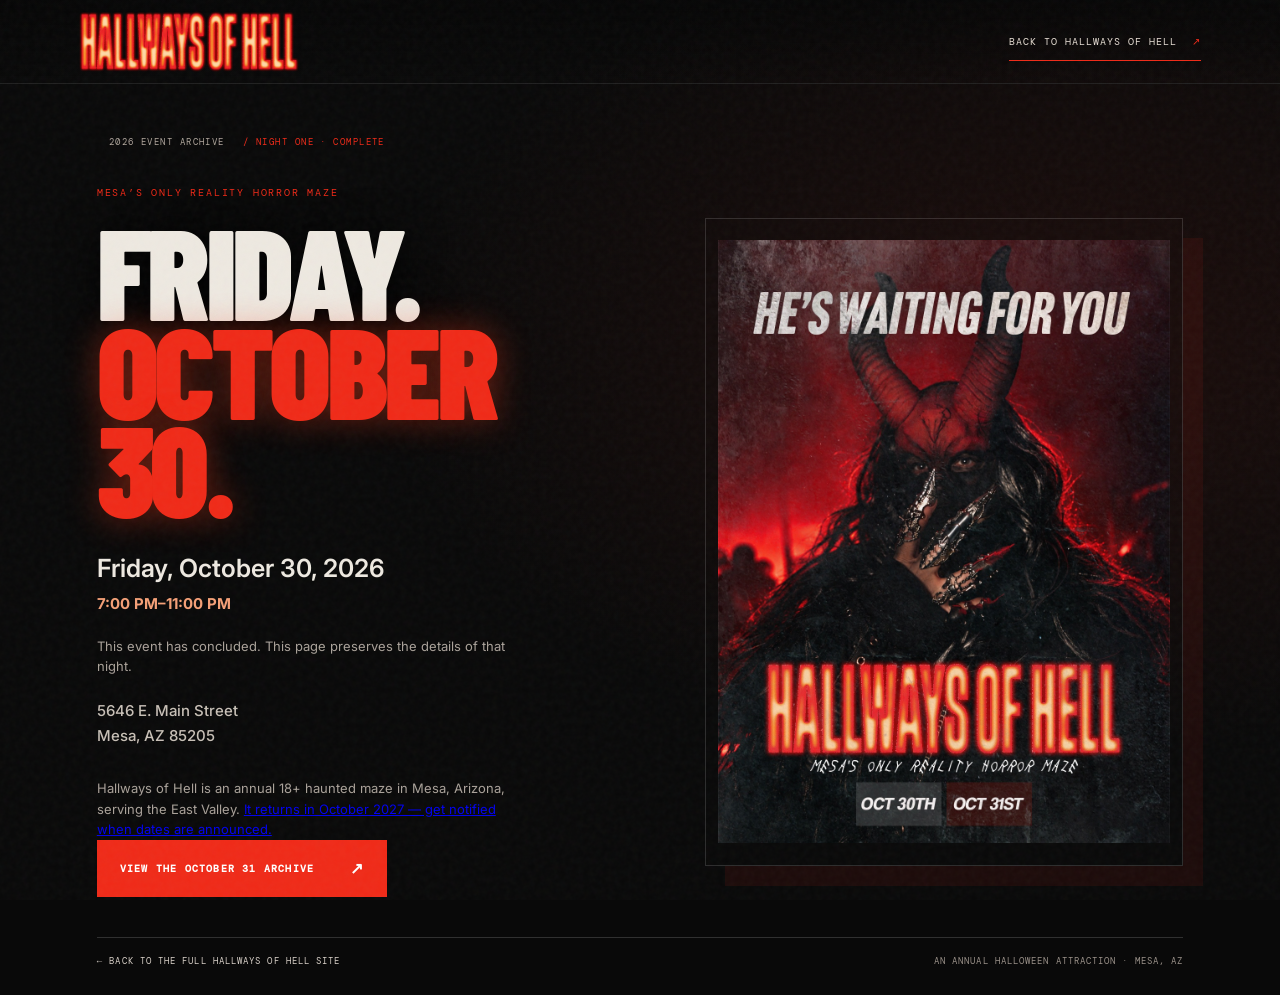
==== commit 1186b2df: "SEO: target 'haunted maze Mesa / East Valley' and improve AI discoverability - Keyword-focused title" ====
--- a/events/2026-10-30/index.html
+++ b/events/2026-10-30/index.html
@@ -4,19 +4,59 @@
   <meta charset="utf-8">
   <meta name="viewport" content="width=device-width, initial-scale=1">
   <meta name="theme-color" content="#090909">
-  <meta name="description" content="2026 archive: Hallways of Hell took place Friday, October 30, 2026, at 5646 E. Main Street, Mesa, AZ 85205. The event has concluded.">
+  <meta name="description" content="Archive: Hallways of Hell, the 18+ haunted maze in Mesa, AZ, ran Friday, October 30, 2026 (7:00 PM–11:00 PM) at 5646 E. Main Street. Returning October 2027.">
   <link rel="icon" type="image/svg+xml" href="../../favicon.svg">
   <link rel="canonical" href="https://hallwaysofhell.com/events/2026-10-30/">
-  <title>Hallways of Hell 2026 Archive · October 30 | Mesa, AZ</title>
+  <title>Hallways of Hell October 30, 2026 | Haunted Maze in Mesa, AZ (Archive)</title>
   <meta property="og:type" content="website">
   <meta property="og:site_name" content="Hallways of Hell">
-  <meta property="og:title" content="Hallways of Hell 2026 Archive · October 30">
-  <meta property="og:description" content="Remember the first night of the 2026 Hallways of Hell experience in Mesa, Arizona.">
+  <meta property="og:title" content="Hallways of Hell October 30, 2026 · Haunted Maze in Mesa, AZ">
+  <meta property="og:description" content="Remember the first night of the 2026 Hallways of Hell haunted maze in Mesa, Arizona.">
   <meta property="og:url" content="https://hallwaysofhell.com/events/2026-10-30/">
   <meta property="og:image" content="https://hallwaysofhell.com/assets/hes-waiting.jpg">
   <meta name="twitter:card" content="summary_large_image">
-  <link rel="stylesheet" href="../../styles.css">
+  <link rel="stylesheet" href="../../styles.css?v=20261110-seo">
   <link rel="stylesheet" href="../event.css">
+  <script type="application/ld+json">
+{
+  "@context": "https://schema.org",
+  "@type": "Event",
+  "@id": "https://hallwaysofhell.com/events/2026-10-30/#event",
+  "name": "Hallways of Hell 2026 – Night One",
+  "description": "Night One of Hallways of Hell 2026, an 18+ Halloween haunted maze in Mesa, Arizona (East Valley), billed as Mesa’s Only Reality Horror Maze. Friday, October 30, 2026, 7:00 PM–11:00 PM. This event has concluded; Hallways of Hell returns in October 2027.",
+  "startDate": "2026-10-30T19:00:00-07:00",
+  "endDate": "2026-10-30T23:00:00-07:00",
+  "eventStatus": "https://schema.org/EventScheduled",
+  "eventAttendanceMode": "https://schema.org/OfflineEventAttendanceMode",
+  "typicalAgeRange": "18-",
+  "image": [
+    "https://hallwaysofhell.com/assets/hes-waiting.jpg",
+    "https://hallwaysofhell.com/hero-bg.jpg"
+  ],
+  "url": "https://hallwaysofhell.com/events/2026-10-30/",
+  "location": {
+    "@type": "Place",
+    "name": "Hallways of Hell",
+    "address": {
+      "@type": "PostalAddress",
+      "streetAddress": "5646 E. Main Street",
+      "addressLocality": "Mesa",
+      "addressRegion": "AZ",
+      "postalCode": "85205",
+      "addressCountry": "US"
+    }
+  },
+  "organizer": {
+    "@type": "Organization",
+    "name": "Victory Outreach Mesa"
+  },
+  "superEvent": {
+    "@type": "EventSeries",
+    "name": "Hallways of Hell",
+    "url": "https://hallwaysofhell.com/"
+  }
+}
+  </script>
 </head>
 <body class="event-leaf-page" data-page="event-details">
   <a class="skip-link" href="#event-main">Skip to archive details</a>
@@ -35,12 +75,13 @@
         <p class="night-time"><strong>7:00 PM–11:00 PM</strong></p>
         <p class="event-complete">This event has concluded. This page preserves the details of that night.</p>
         <address>5646 E. Main Street<br>Mesa, AZ 85205</address>
+        <p class="event-complete">Hallways of Hell is an annual 18+ haunted maze in Mesa, Arizona, serving the East Valley. <a href="../../#updates">It returns in October 2027 — get notified when dates are announced.</a></p>
         <a class="button button-red" href="../2026-10-31/" data-analytics="event_details_view">View the October 31 Archive <span>↗</span></a>
       </div>
       <div class="event-leaf-art event-leaf-poster"><img src="../../assets/hes-waiting.jpg" width="1080" height="1440" alt="Hallways of Hell promotional artwork featuring a horned character" decoding="async"></div>
     </div>
     <div class="event-leaf-footer"><a href="../../">← Back to the full Hallways of Hell site</a><span>AN ANNUAL HALLOWEEN ATTRACTION · MESA, AZ</span></div>
   </main>
-  <script src="../../script.js"></script>
+  <script src="../../script.js?v=20261110"></script>
 </body>
 </html>
--- a/styles.css
+++ b/styles.css
@@ -77,16 +77,10 @@
 .signup-launcher{max-width:650px;padding:28px;border:1px solid #ffffff2c;background:#ffffff08}
 .signup-launcher>p:first-child{margin:0 0 23px;color:#e2dad1;font-size:15px;line-height:1.7}
 .signup-launcher .signup-privacy-note{margin-top:22px}
-.signup-dialog{width:min(680px,calc(100% - 28px));max-width:none;max-height:92vh;overflow:auto;padding:24px;border:1px solid #ffffff45;background:linear-gradient(145deg,#1b1715,#090807 72%);color:var(--white);box-shadow:0 24px 100px #000c}
+.signup-dialog{position:relative;width:min(680px,calc(100% - 28px));max-width:none;max-height:92vh;overflow:auto;padding:0;border:0;background:transparent;color:var(--white);box-shadow:none}
 .signup-dialog::backdrop{background:#000c;backdrop-filter:blur(5px)}
-.signup-dialog-head{display:flex;justify-content:space-between;align-items:flex-start;gap:20px;margin-bottom:16px}
-.signup-dialog-head .eyebrow{margin-bottom:9px}
-.signup-dialog-head h2{margin:0;font:700 clamp(38px,7vw,58px)/.95 var(--condensed);text-transform:uppercase}
-.signup-dialog-head>div>p:last-child{max-width:470px;margin:11px 0 0;color:#c6beb5;font-size:13px;line-height:1.6}
-.signup-dialog-close{flex:0 0 42px;width:42px;height:42px;border:1px solid #ffffff50;background:#ffffff0c;color:#fff;font-size:27px;line-height:1;cursor:pointer}
-.signup-frame{display:block;width:100%;height:min(760px,70vh);min-height:500px;border:1px solid #ffffff2c;background:#11100f}
-.signup-fallback{margin:10px 0;color:#aaa098;font-size:12px;line-height:1.6}
-.signup-fallback a{color:#ff9a63;text-underline-offset:3px}
+.signup-dialog-close{position:absolute;z-index:2;top:8px;right:8px;width:40px;height:40px;border:1px solid #ffffff55;background:#090807e8;color:#fff;font-size:26px;line-height:1;cursor:pointer}
+.signup-frame{display:block;width:100%;height:790px;min-height:0;border:0;background:transparent}
 .signup-intro{margin:0 0 24px;color:#e2dad1;font-size:14px;line-height:1.65}
 .signup-field{display:block;margin:0 0 17px;color:#e3dcd3;font:10px var(--mono);letter-spacing:.12em;text-transform:uppercase}
 .signup-field span{color:#a69d94;letter-spacing:0;text-transform:none}
@@ -110,4 +104,12 @@
 .policy-content .policy-updated{font:10px var(--mono);letter-spacing:.12em;text-transform:uppercase;color:#9b9188}
 .policy-content .text-link{margin-top:25px}
 @media(max-width:800px){.updates-layout{grid-template-columns:1fr;gap:40px}.updates-copy h2{font-size:clamp(68px,14vw,100px)}.archive-promo{gap:24px}.policy-content{padding:68px 24px 82px}}
-@media(max-width:430px){.signup-launcher{padding:20px 16px}.signup-dialog{padding:18px 14px}.signup-frame{height:66vh;min-height:440px}.archive-promo .teaser-image{min-height:0}.archive-band{align-items:flex-start}.archive-band .button{align-self:flex-start}.policy-content h1{font-size:19vw}}
+@media(max-width:600px){.signup-frame{height:1000px}}
+@media(max-width:430px){.signup-launcher{padding:20px 16px}.archive-promo .teaser-image{min-height:0}.archive-band{align-items:flex-start}.archive-band .button{align-self:flex-start}.policy-content h1{font-size:19vw}}
+/* SEO: keyword H1 shown as the hero kicker; display headline styled as before */
+.hero h1.hero-kicker{font:500 10px/1.6 var(--mono);letter-spacing:.2em;text-transform:uppercase;color:#c9c2ba;margin:0;text-shadow:none}
+.hero .hero-title{font:800 clamp(72px,8.5vw,126px)/.78 var(--condensed);text-transform:uppercase;letter-spacing:-.04em;margin:34px 0 30px;text-shadow:0 4px 40px #000}
+.hero .hero-title em{font-style:normal;display:inline-block;color:#f53924;text-shadow:0 0 34px #f03a1a6e;animation:reality-flicker 1.35s ease-out both}
+@media(prefers-reduced-motion:reduce){.hero .hero-title em{animation:none}}
+@media(max-width:800px){.hero .hero-title{font-size:clamp(60px,13vw,92px)}}
+@media(max-width:430px){.hero h1.hero-kicker{font-size:8px;letter-spacing:.13em}.hero .hero-title{font-size:19vw}}
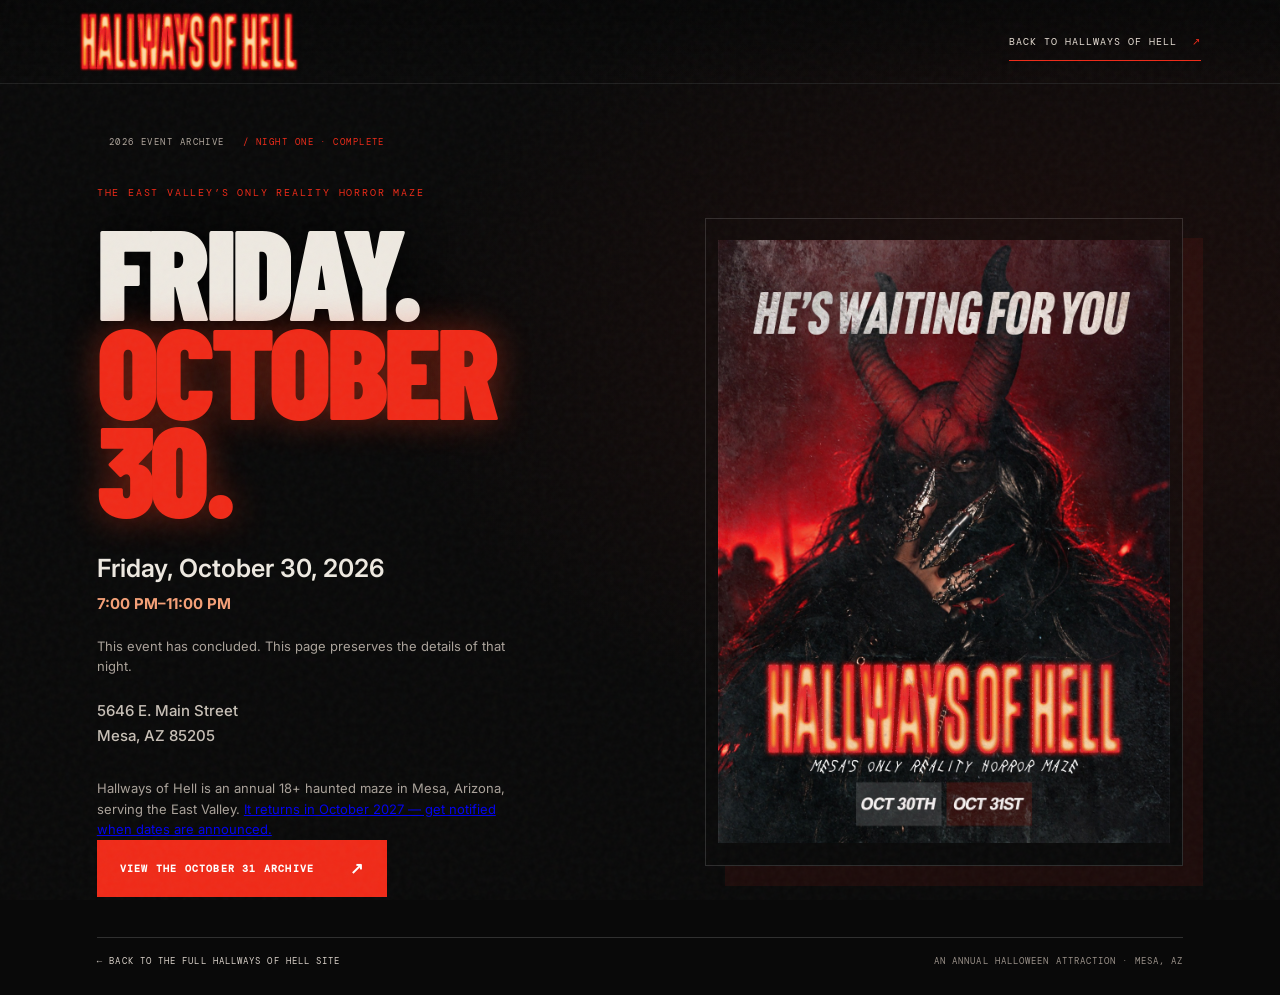
==== commit 3184d514: "Update tagline to "The East Valley's Only Reality Horror Maze" Co-Authored-By: Claude Opus 5.5 <nore" ====
--- a/events/2026-10-30/index.html
+++ b/events/2026-10-30/index.html
@@ -23,7 +23,7 @@
   "@type": "Event",
   "@id": "https://hallwaysofhell.com/events/2026-10-30/#event",
   "name": "Hallways of Hell 2026 – Night One",
-  "description": "Night One of Hallways of Hell 2026, an 18+ Halloween haunted maze in Mesa, Arizona (East Valley), billed as Mesa’s Only Reality Horror Maze. Friday, October 30, 2026, 7:00 PM–11:00 PM. This event has concluded; Hallways of Hell returns in October 2027.",
+  "description": "Night One of Hallways of Hell 2026, an 18+ Halloween haunted maze in Mesa, Arizona (East Valley), billed as the East Valley’s Only Reality Horror Maze. Friday, October 30, 2026, 7:00 PM–11:00 PM. This event has concluded; Hallways of Hell returns in October 2027.",
   "startDate": "2026-10-30T19:00:00-07:00",
   "endDate": "2026-10-30T23:00:00-07:00",
   "eventStatus": "https://schema.org/EventScheduled",
@@ -62,14 +62,14 @@
   <a class="skip-link" href="#event-main">Skip to archive details</a>
   <div class="grain" aria-hidden="true"></div>
   <header class="topbar event-topbar">
-    <a class="brand" href="../../" aria-label="Hallways of Hell home"><img src="../../hallways-logo.png" width="1028" height="281" alt="Hallways of Hell — Mesa’s Only Reality Horror Maze"></a>
+    <a class="brand" href="../../" aria-label="Hallways of Hell home"><img src="../../hallways-logo.png" width="1028" height="281" alt="Hallways of Hell — the East Valley’s Only Reality Horror Maze"></a>
     <a class="event-home-link" href="../../">Back to Hallways of Hell <span>↗</span></a>
   </header>
   <main id="event-main" class="event-leaf">
     <p class="section-mark"><span>2026 EVENT ARCHIVE</span> / NIGHT ONE · COMPLETE</p>
     <div class="event-leaf-grid">
       <div class="event-leaf-copy">
-        <p class="eyebrow red">MESA’S ONLY REALITY HORROR MAZE</p>
+        <p class="eyebrow red">THE EAST VALLEY’S ONLY REALITY HORROR MAZE</p>
         <h1>FRIDAY.<br><em>OCTOBER 30.</em></h1>
         <p class="event-date">Friday, October 30, 2026</p>
         <p class="night-time"><strong>7:00 PM–11:00 PM</strong></p>
--- a/styles.css
+++ b/styles.css
@@ -74,9 +74,9 @@
 .updates-copy h2{font:700 clamp(62px,8vw,104px)/.84 var(--condensed);text-transform:uppercase;letter-spacing:-.025em;margin:18px 0 25px}
 .updates-copy>p:not(.eyebrow){max-width:450px;color:#c6beb5;font-size:14px;line-height:1.8}
 .updates-organizer{font:10px var(--mono);letter-spacing:.06em;color:#a59b91!important}
-.signup-launcher{max-width:650px;padding:28px;border:1px solid #ffffff2c;background:#ffffff08}
-.signup-launcher>p:first-child{margin:0 0 23px;color:#e2dad1;font-size:15px;line-height:1.7}
-.signup-launcher .signup-privacy-note{margin-top:22px}
+.signup-embed-wrap{max-width:720px}
+.signup-embed-intro{margin:0 0 18px;color:#e2dad1;font-size:14px;line-height:1.7}
+.signup-frame-inline{height:1080px;border:1px solid #ffffff2c;background:#0d0c0b}
 .signup-dialog{position:relative;width:min(680px,calc(100% - 28px));max-width:none;max-height:92vh;overflow:auto;padding:0;border:0;background:transparent;color:var(--white);box-shadow:none}
 .signup-dialog::backdrop{background:#000c;backdrop-filter:blur(5px)}
 .signup-dialog-close{position:absolute;z-index:2;top:8px;right:8px;width:40px;height:40px;border:1px solid #ffffff55;background:#090807e8;color:#fff;font-size:26px;line-height:1;cursor:pointer}
@@ -104,8 +104,9 @@
 .policy-content .policy-updated{font:10px var(--mono);letter-spacing:.12em;text-transform:uppercase;color:#9b9188}
 .policy-content .text-link{margin-top:25px}
 @media(max-width:800px){.updates-layout{grid-template-columns:1fr;gap:40px}.updates-copy h2{font-size:clamp(68px,14vw,100px)}.archive-promo{gap:24px}.policy-content{padding:68px 24px 82px}}
-@media(max-width:600px){.signup-frame{height:1000px}}
-@media(max-width:430px){.signup-launcher{padding:20px 16px}.archive-promo .teaser-image{min-height:0}.archive-band{align-items:flex-start}.archive-band .button{align-self:flex-start}.policy-content h1{font-size:19vw}}
+@media(max-width:800px){.signup-frame-inline{height:1120px}}
+@media(max-width:600px){.signup-frame:not(.signup-frame-inline){height:1000px}.signup-frame-inline{height:1240px}}
+@media(max-width:430px){.archive-promo .teaser-image{min-height:0}.archive-band{align-items:flex-start}.archive-band .button{align-self:flex-start}.policy-content h1{font-size:19vw}}
 /* SEO: keyword H1 shown as the hero kicker; display headline styled as before */
 .hero h1.hero-kicker{font:500 10px/1.6 var(--mono);letter-spacing:.2em;text-transform:uppercase;color:#c9c2ba;margin:0;text-shadow:none}
 .hero .hero-title{font:800 clamp(72px,8.5vw,126px)/.78 var(--condensed);text-transform:uppercase;letter-spacing:-.04em;margin:34px 0 30px;text-shadow:0 4px 40px #000}
